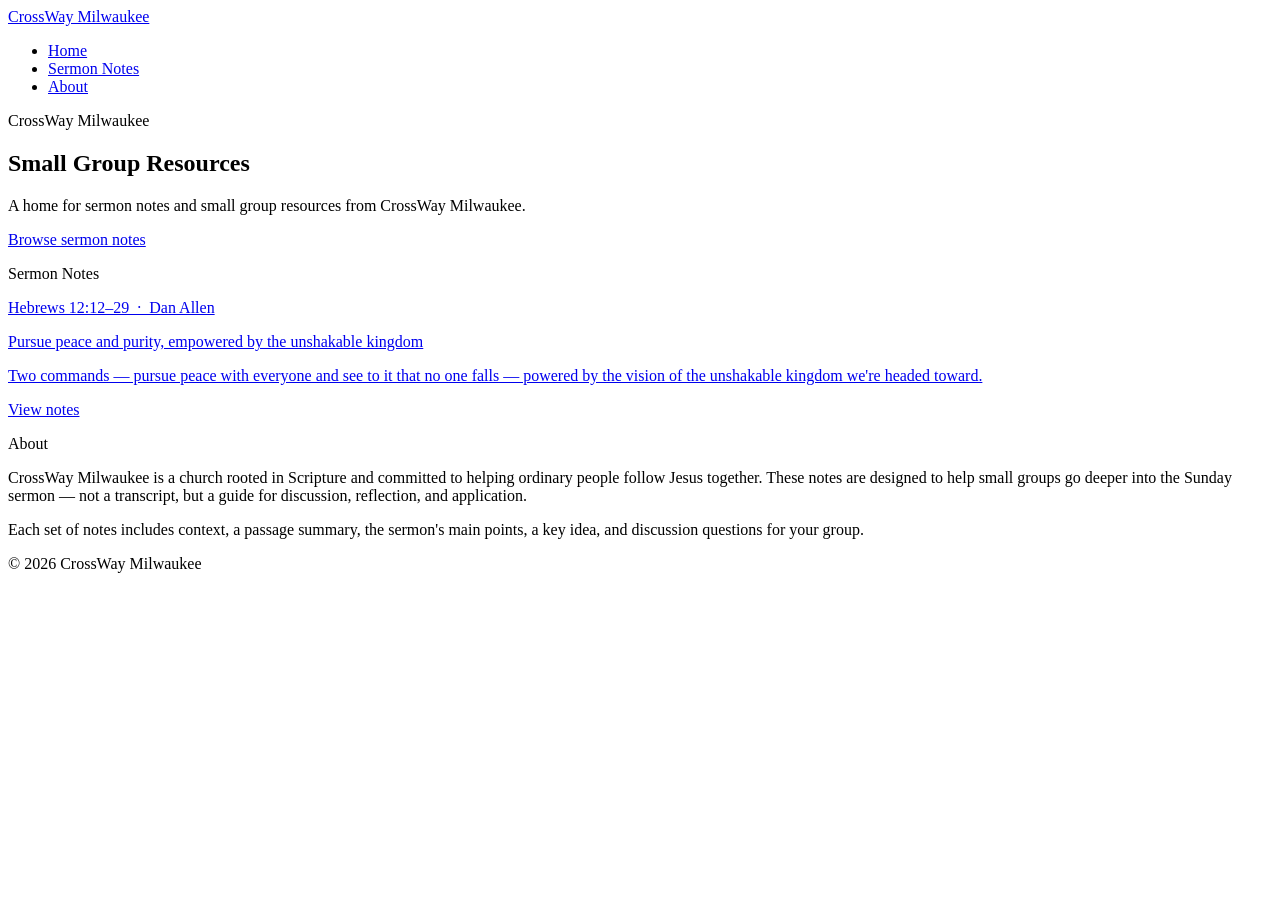
==== index.html @ fb468a9c "Create index.html" ====
<!DOCTYPE html>
<html lang="en">
<head>
  <meta charset="UTF-8" />
  <meta name="viewport" content="width=device-width, initial-scale=1.0" />
  <title>CrossWay Milwaukee — Small Group Resources</title>
  <meta name="description" content="A home for sermon notes and small group resources from CrossWay Milwaukee." />
  <link rel="preconnect" href="https://fonts.googleapis.com" />
  <link rel="preconnect" href="https://fonts.gstatic.com" crossorigin />
  <link href="https://fonts.googleapis.com/css2?family=Inter:wght@400;500;600;700&display=swap" rel="stylesheet" />
  <link rel="stylesheet" href="assets/css/style.css" />
</head>
<body>
  <nav>
    <div class="nav-inner">
      <a href="index.html" class="nav-logo">
        <img src="assets/img/logo.png" alt="CrossWay Milwaukee" onerror="this.style.display='none'" />
        <span class="nav-logo-text">CrossWay Milwaukee</span>
      </a>
      <ul class="nav-links">
        <li><a href="index.html" class="active">Home</a></li>
        <li><a href="#notes">Sermon Notes</a></li>
        <li><a href="#about">About</a></li>
      </ul>
    </div>
  </nav>
  <section class="hero">
    <div class="hero-inner">
      <p class="hero-eyebrow">CrossWay Milwaukee</p>
      <h1 class="hero-title">Small Group Resources</h1>
      <p class="hero-desc">A home for sermon notes and small group resources from CrossWay Milwaukee.</p>
      <a href="#notes" class="btn">Browse sermon notes</a>
    </div>
  </section>
  <section class="page" id="notes">
    <div class="container-wide">
      <p class="section-label">Sermon Notes</p>
      <div class="notes-grid">
        <a href="notes/hebrews-12/index.html" class="note-card">
          <p class="note-card-meta">Hebrews 12:12–29 &nbsp;·&nbsp; Dan Allen</p>
          <p class="note-card-title">Pursue peace and purity, empowered by the unshakable kingdom</p>
          <p class="note-card-summary">Two commands — pursue peace with everyone and see to it that no one falls — powered by the vision of the unshakable kingdom we're headed toward.</p>
          <span class="note-card-link">View notes</span>
        </a>
      </div>
    </div>
  </section>
  <section class="page" id="about" style="padding-top: 0;">
    <div class="container-wide">
      <p class="section-label">About</p>
      <div class="about-block">
        <p>CrossWay Milwaukee is a church rooted in Scripture and committed to helping ordinary people follow Jesus together. These notes are designed to help small groups go deeper into the Sunday sermon — not a transcript, but a guide for discussion, reflection, and application.</p>
        <p>Each set of notes includes context, a passage summary, the sermon's main points, a key idea, and discussion questions for your group.</p>
      </div>
    </div>
  </section>
  <footer>
    <p>© <span id="year"></span> CrossWay Milwaukee</p>
  </footer>
  <script>
    document.getElementById('year').textContent = new Date().getFullYear();
  </script>
</body>
</html>
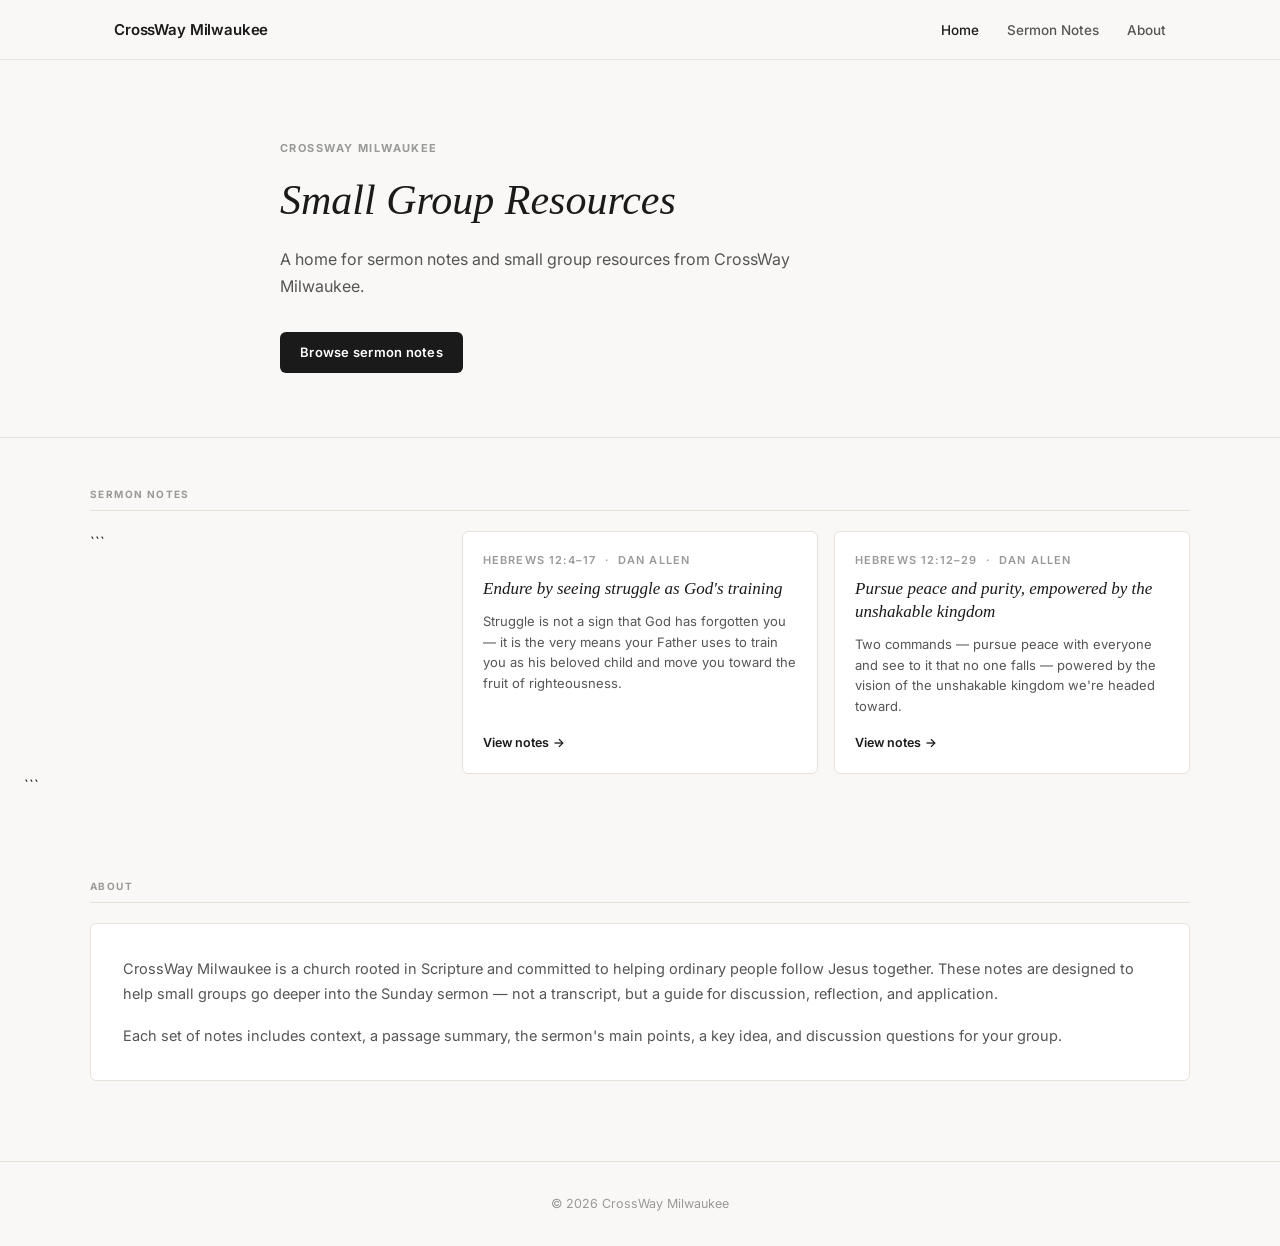
==== commit 1925aeca: "Update index.html" ====
--- a/index.html
+++ b/index.html
@@ -1,4 +1,5 @@
 <!DOCTYPE html>
+
 <html lang="en">
 <head>
   <meta charset="UTF-8" />
@@ -11,6 +12,9 @@
   <link rel="stylesheet" href="assets/css/style.css" />
 </head>
 <body>
+
+  <!-- Nav -->
+
   <nav>
     <div class="nav-inner">
       <a href="index.html" class="nav-logo">
@@ -24,6 +28,9 @@
       </ul>
     </div>
   </nav>
+
+  <!-- Hero -->
+
   <section class="hero">
     <div class="hero-inner">
       <p class="hero-eyebrow">CrossWay Milwaukee</p>
@@ -32,19 +39,39 @@
       <a href="#notes" class="btn">Browse sermon notes</a>
     </div>
   </section>
+
+  <!-- Sermon Notes -->
+
   <section class="page" id="notes">
     <div class="container-wide">
       <p class="section-label">Sermon Notes</p>
       <div class="notes-grid">
-        <a href="notes/hebrews-12/index.html" class="note-card">
-          <p class="note-card-meta">Hebrews 12:12–29 &nbsp;·&nbsp; Dan Allen</p>
-          <p class="note-card-title">Pursue peace and purity, empowered by the unshakable kingdom</p>
-          <p class="note-card-summary">Two commands — pursue peace with everyone and see to it that no one falls — powered by the vision of the unshakable kingdom we're headed toward.</p>
-          <span class="note-card-link">View notes</span>
-        </a>
-      </div>
-    </div>
+
+```
+    <a href="notes/hebrews-12/4-17/index.html" class="note-card">
+      <p class="note-card-meta">Hebrews 12:4–17 &nbsp;·&nbsp; Dan Allen</p>
+      <p class="note-card-title">Endure by seeing struggle as God's training</p>
+      <p class="note-card-summary">Struggle is not a sign that God has forgotten you — it is the very means your Father uses to train you as his beloved child and move you toward the fruit of righteousness.</p>
+      <span class="note-card-link">View notes</span>
+    </a>
+
+    <a href="notes/hebrews-12/12-29/index.html" class="note-card">
+      <p class="note-card-meta">Hebrews 12:12–29 &nbsp;·&nbsp; Dan Allen</p>
+      <p class="note-card-title">Pursue peace and purity, empowered by the unshakable kingdom</p>
+      <p class="note-card-summary">Two commands — pursue peace with everyone and see to it that no one falls — powered by the vision of the unshakable kingdom we're headed toward.</p>
+      <span class="note-card-link">View notes</span>
+    </a>
+
+    <!-- Future notes go here — duplicate the card above and update the content -->
+
+  </div>
+</div>
+```
+
   </section>
+
+  <!-- About -->
+
   <section class="page" id="about" style="padding-top: 0;">
     <div class="container-wide">
       <p class="section-label">About</p>
@@ -54,11 +81,16 @@
       </div>
     </div>
   </section>
+
+  <!-- Footer -->
+
   <footer>
     <p>© <span id="year"></span> CrossWay Milwaukee</p>
   </footer>
+
   <script>
     document.getElementById('year').textContent = new Date().getFullYear();
   </script>
+
 </body>
-</html>
+</html>
--- a/assets/css/style.css
+++ b/assets/css/style.css
@@ -0,0 +1,127 @@
+*, *::before, *::after { box-sizing: border-box; margin: 0; padding: 0; }
+
+:root {
+  --bg: #f9f8f6;
+  --surface: #ffffff;
+  --border: #e6e2da;
+  --text-primary: #1a1a1a;
+  --text-secondary: #555;
+  --text-tertiary: #999;
+  --accent: #1a1a1a;
+  --accent-light: #f2f0eb;
+  --font-sans: 'Inter', 'Helvetica Neue', Helvetica, Arial, sans-serif;
+  --font-serif: 'Georgia', 'Times New Roman', serif;
+  --radius: 6px;
+  --max-width: 720px;
+  --nav-height: 60px;
+}
+
+html { scroll-behavior: smooth; }
+
+body {
+  background: var(--bg);
+  color: var(--text-primary);
+  font-family: var(--font-sans);
+  font-size: 15px;
+  line-height: 1.6;
+  -webkit-font-smoothing: antialiased;
+}
+
+a { color: inherit; text-decoration: none; }
+img { display: block; max-width: 100%; }
+
+nav {
+  position: sticky;
+  top: 0;
+  z-index: 100;
+  background: rgba(249, 248, 246, 0.92);
+  backdrop-filter: blur(8px);
+  border-bottom: 1px solid var(--border);
+  height: var(--nav-height);
+  display: flex;
+  align-items: center;
+}
+
+.nav-inner {
+  max-width: 1100px;
+  margin: 0 auto;
+  padding: 0 1.5rem;
+  width: 100%;
+  display: flex;
+  align-items: center;
+  justify-content: space-between;
+}
+
+.nav-logo { display: flex; align-items: center; gap: 10px; }
+.nav-logo img { height: 32px; width: auto; }
+.nav-logo-text { font-size: 15px; font-weight: 600; letter-spacing: -0.01em; color: var(--text-primary); }
+
+.nav-links { display: flex; gap: 28px; list-style: none; }
+.nav-links a { font-size: 13.5px; color: var(--text-secondary); font-weight: 500; transition: color 0.15s; }
+.nav-links a:hover, .nav-links a.active { color: var(--text-primary); }
+
+.page { padding: 3rem 1.5rem 5rem; }
+.container { max-width: var(--max-width); margin: 0 auto; }
+.container-wide { max-width: 1100px; margin: 0 auto; }
+
+.hero { padding: 5rem 1.5rem 4rem; border-bottom: 1px solid var(--border); }
+.hero-inner { max-width: var(--max-width); margin: 0 auto; }
+.hero-eyebrow { font-size: 11px; font-weight: 700; letter-spacing: 0.13em; text-transform: uppercase; color: var(--text-tertiary); margin-bottom: 1rem; }
+.hero-title { font-family: var(--font-serif); font-size: clamp(30px, 5vw, 42px); font-weight: 400; font-style: italic; line-height: 1.25; color: var(--text-primary); margin-bottom: 1.25rem; }
+.hero-desc { font-size: 16px; color: var(--text-secondary); max-width: 520px; line-height: 1.7; margin-bottom: 2rem; }
+
+.btn { display: inline-flex; align-items: center; gap: 6px; background: var(--text-primary); color: #fff; font-size: 13px; font-weight: 600; letter-spacing: 0.02em; padding: 10px 20px; border-radius: var(--radius); transition: opacity 0.15s; }
+.btn:hover { opacity: 0.85; }
+
+.section-label { font-size: 10px; font-weight: 700; letter-spacing: 0.14em; text-transform: uppercase; color: var(--text-tertiary); border-bottom: 1px solid var(--border); padding-bottom: 8px; margin-bottom: 1.25rem; }
+
+.notes-grid { display: grid; grid-template-columns: repeat(auto-fill, minmax(300px, 1fr)); gap: 16px; margin-top: 1rem; }
+
+.note-card { background: var(--surface); border: 1px solid var(--border); border-radius: var(--radius); padding: 1.25rem; transition: box-shadow 0.15s, transform 0.15s; display: flex; flex-direction: column; }
+.note-card:hover { box-shadow: 0 4px 20px rgba(0,0,0,0.07); transform: translateY(-2px); }
+.note-card-meta { font-size: 11px; font-weight: 600; letter-spacing: 0.1em; text-transform: uppercase; color: var(--text-tertiary); margin-bottom: 8px; }
+.note-card-title { font-family: var(--font-serif); font-size: 17px; font-style: italic; font-weight: 400; color: var(--text-primary); line-height: 1.35; margin-bottom: 10px; }
+.note-card-summary { font-size: 13px; color: var(--text-secondary); line-height: 1.6; flex: 1; margin-bottom: 1rem; }
+.note-card-link { font-size: 12.5px; font-weight: 600; color: var(--text-primary); display: inline-flex; align-items: center; gap: 4px; }
+.note-card-link::after { content: "→"; }
+
+.about-block { background: var(--surface); border: 1px solid var(--border); border-radius: var(--radius); padding: 2rem; margin-top: 1rem; }
+.about-block p { font-size: 14.5px; color: var(--text-secondary); line-height: 1.75; margin-bottom: 1rem; }
+.about-block p:last-child { margin-bottom: 0; }
+
+.notes-header { border-bottom: 2px solid var(--text-primary); padding-bottom: 1.25rem; margin-bottom: 2rem; }
+.notes-eyebrow { font-size: 10px; font-weight: 700; letter-spacing: 0.13em; text-transform: uppercase; color: var(--text-tertiary); margin-bottom: 10px; }
+.notes-title { font-family: var(--font-serif); font-size: 26px; font-weight: 400; font-style: italic; color: var(--text-primary); margin-bottom: 12px; line-height: 1.3; }
+.notes-meta { display: flex; flex-wrap: wrap; gap: 6px 14px; font-size: 13px; color: var(--text-secondary); }
+.notes-meta-dot { color: #ccc; }
+
+.bullet-list { padding-left: 1.1rem; }
+.bullet-list li { font-size: 13.5px; color: var(--text-secondary); line-height: 1.65; margin-bottom: 5px; }
+
+.point-card { background: var(--surface); border: 1px solid var(--border); border-radius: var(--radius); padding: 1rem 1.25rem; margin-bottom: 10px; }
+.point-heading { font-size: 14px; font-weight: 600; color: var(--text-primary); margin-bottom: 5px; letter-spacing: 0.01em; }
+.point-summary { font-family: var(--font-serif); font-size: 13px; font-style: italic; color: var(--text-secondary); line-height: 1.55; margin-bottom: 10px; }
+.sub-list { padding-left: 1rem; }
+.sub-list li { font-size: 12.5px; color: var(--text-secondary); line-height: 1.65; margin-bottom: 4px; }
+
+.key-idea-block { background: var(--text-primary); border-radius: var(--radius); padding: 1.1rem 1.25rem; margin-bottom: 2rem; }
+.key-idea-block .section-label { color: #666; border-color: #333; }
+.key-idea-block p { font-family: var(--font-serif); font-style: italic; font-size: 15px; color: #f9f8f6; margin: 0; line-height: 1.65; }
+
+.q-item { display: flex; gap: 12px; margin-bottom: 12px; align-items: flex-start; }
+.q-num { min-width: 24px; height: 24px; border-radius: 50%; background: var(--surface); border: 1px solid var(--border); font-size: 11px; font-weight: 700; color: var(--text-tertiary); display: flex; align-items: center; justify-content: center; flex-shrink: 0; margin-top: 1px; }
+.q-text { font-size: 13.5px; color: var(--text-secondary); line-height: 1.65; }
+
+.section-block { margin-bottom: 1.75rem; }
+
+footer { border-top: 1px solid var(--border); padding: 2rem 1.5rem; text-align: center; font-size: 12.5px; color: var(--text-tertiary); }
+
+.back-link { display: inline-flex; align-items: center; gap: 6px; font-size: 13px; font-weight: 500; color: var(--text-secondary); margin-bottom: 2rem; transition: color 0.15s; }
+.back-link:hover { color: var(--text-primary); }
+.back-link::before { content: "←"; }
+
+@media (max-width: 600px) {
+  .nav-links { gap: 16px; }
+  .hero { padding: 3rem 1.5rem 2.5rem; }
+  .notes-grid { grid-template-columns: 1fr; }
+}
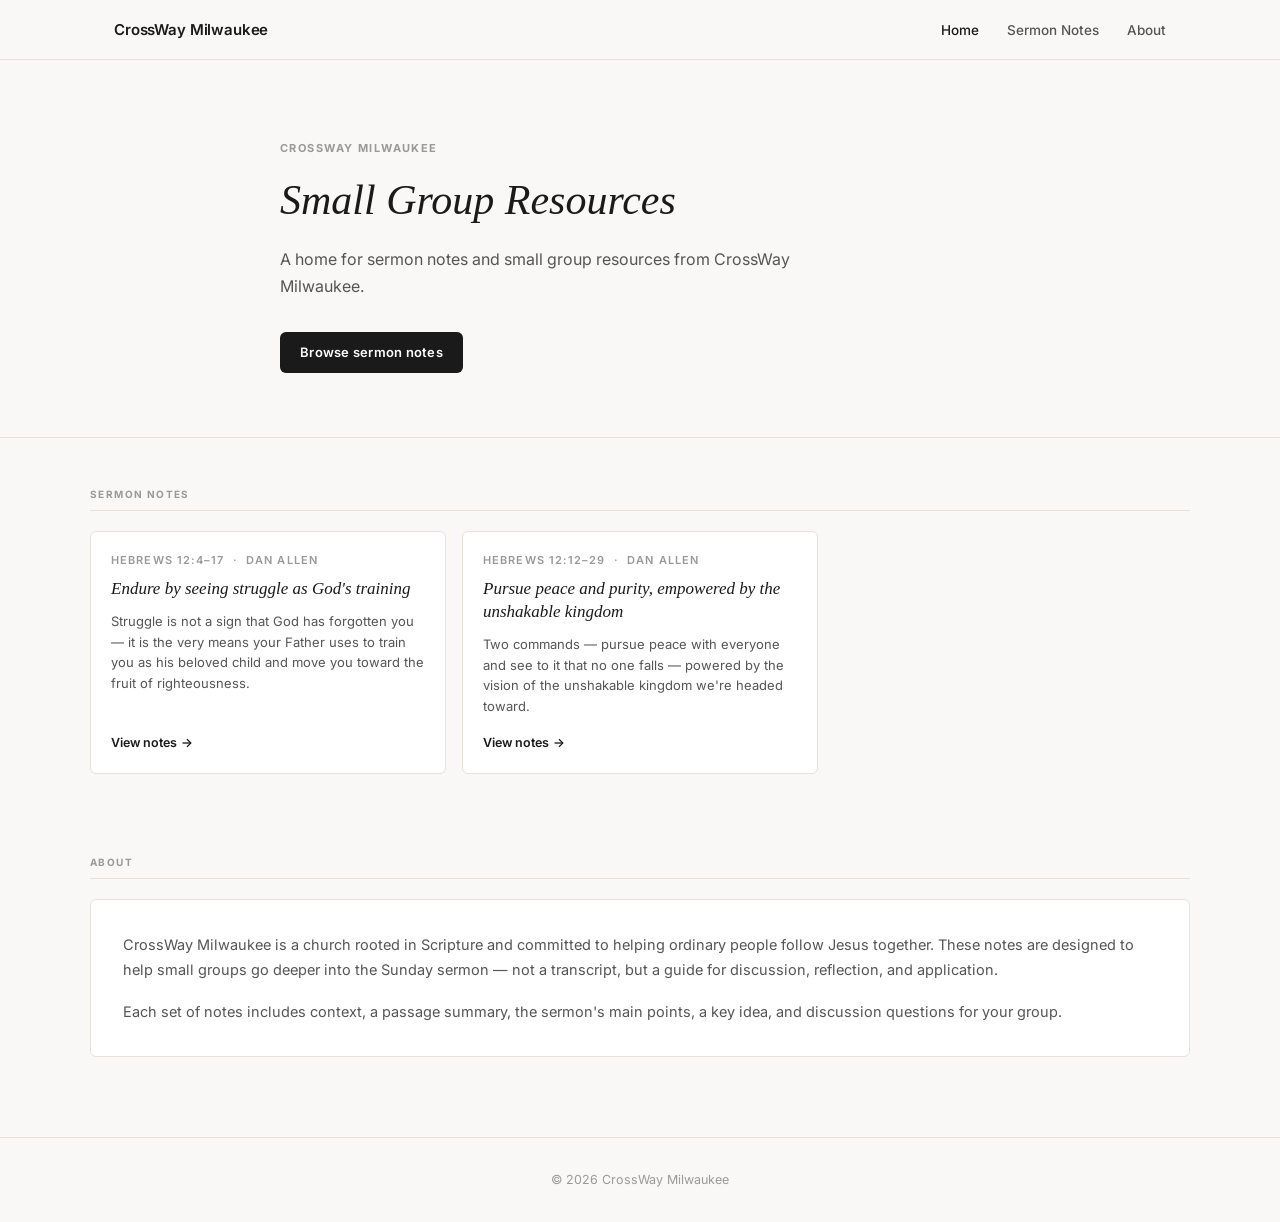
==== commit 435e17b7: "Update index.html" ====
--- a/index.html
+++ b/index.html
@@ -47,7 +47,7 @@
       <p class="section-label">Sermon Notes</p>
       <div class="notes-grid">
 
-```
+
     <a href="notes/hebrews-12/4-17/index.html" class="note-card">
       <p class="note-card-meta">Hebrews 12:4–17 &nbsp;·&nbsp; Dan Allen</p>
       <p class="note-card-title">Endure by seeing struggle as God's training</p>
@@ -66,7 +66,7 @@
 
   </div>
 </div>
-```
+
 
   </section>
 
--- a/assets/css/style.css
+++ b/assets/css/style.css
@@ -1,3 +1,4 @@
+/* ── Reset & Base ── */
 *, *::before, *::after { box-sizing: border-box; margin: 0; padding: 0; }
 
 :root {
@@ -30,6 +31,7 @@
 a { color: inherit; text-decoration: none; }
 img { display: block; max-width: 100%; }
 
+/* ── Nav ── */
 nav {
   position: sticky;
   top: 0;
@@ -52,74 +54,382 @@
   justify-content: space-between;
 }
 
-.nav-logo { display: flex; align-items: center; gap: 10px; }
-.nav-logo img { height: 32px; width: auto; }
-.nav-logo-text { font-size: 15px; font-weight: 600; letter-spacing: -0.01em; color: var(--text-primary); }
-
-.nav-links { display: flex; gap: 28px; list-style: none; }
-.nav-links a { font-size: 13.5px; color: var(--text-secondary); font-weight: 500; transition: color 0.15s; }
-.nav-links a:hover, .nav-links a.active { color: var(--text-primary); }
-
+.nav-logo {
+  display: flex;
+  align-items: center;
+  gap: 10px;
+}
+
+.nav-logo img {
+  height: 32px;
+  width: auto;
+}
+
+.nav-logo-text {
+  font-size: 15px;
+  font-weight: 600;
+  letter-spacing: -0.01em;
+  color: var(--text-primary);
+}
+
+.nav-links {
+  display: flex;
+  gap: 28px;
+  list-style: none;
+}
+
+.nav-links a {
+  font-size: 13.5px;
+  color: var(--text-secondary);
+  font-weight: 500;
+  transition: color 0.15s;
+}
+
+.nav-links a:hover,
+.nav-links a.active { color: var(--text-primary); }
+
+/* ── Page wrapper ── */
 .page { padding: 3rem 1.5rem 5rem; }
 .container { max-width: var(--max-width); margin: 0 auto; }
 .container-wide { max-width: 1100px; margin: 0 auto; }
 
-.hero { padding: 5rem 1.5rem 4rem; border-bottom: 1px solid var(--border); }
-.hero-inner { max-width: var(--max-width); margin: 0 auto; }
-.hero-eyebrow { font-size: 11px; font-weight: 700; letter-spacing: 0.13em; text-transform: uppercase; color: var(--text-tertiary); margin-bottom: 1rem; }
-.hero-title { font-family: var(--font-serif); font-size: clamp(30px, 5vw, 42px); font-weight: 400; font-style: italic; line-height: 1.25; color: var(--text-primary); margin-bottom: 1.25rem; }
-.hero-desc { font-size: 16px; color: var(--text-secondary); max-width: 520px; line-height: 1.7; margin-bottom: 2rem; }
-
-.btn { display: inline-flex; align-items: center; gap: 6px; background: var(--text-primary); color: #fff; font-size: 13px; font-weight: 600; letter-spacing: 0.02em; padding: 10px 20px; border-radius: var(--radius); transition: opacity 0.15s; }
+/* ── Hero (Home) ── */
+.hero {
+  padding: 5rem 1.5rem 4rem;
+  border-bottom: 1px solid var(--border);
+}
+
+.hero-inner {
+  max-width: var(--max-width);
+  margin: 0 auto;
+}
+
+.hero-eyebrow {
+  font-size: 11px;
+  font-weight: 700;
+  letter-spacing: 0.13em;
+  text-transform: uppercase;
+  color: var(--text-tertiary);
+  margin-bottom: 1rem;
+}
+
+.hero-title {
+  font-family: var(--font-serif);
+  font-size: clamp(30px, 5vw, 42px);
+  font-weight: 400;
+  font-style: italic;
+  line-height: 1.25;
+  color: var(--text-primary);
+  margin-bottom: 1.25rem;
+}
+
+.hero-desc {
+  font-size: 16px;
+  color: var(--text-secondary);
+  max-width: 520px;
+  line-height: 1.7;
+  margin-bottom: 2rem;
+}
+
+.btn {
+  display: inline-flex;
+  align-items: center;
+  gap: 6px;
+  background: var(--text-primary);
+  color: #fff;
+  font-size: 13px;
+  font-weight: 600;
+  letter-spacing: 0.02em;
+  padding: 10px 20px;
+  border-radius: var(--radius);
+  transition: opacity 0.15s;
+}
 .btn:hover { opacity: 0.85; }
 
-.section-label { font-size: 10px; font-weight: 700; letter-spacing: 0.14em; text-transform: uppercase; color: var(--text-tertiary); border-bottom: 1px solid var(--border); padding-bottom: 8px; margin-bottom: 1.25rem; }
-
-.notes-grid { display: grid; grid-template-columns: repeat(auto-fill, minmax(300px, 1fr)); gap: 16px; margin-top: 1rem; }
-
-.note-card { background: var(--surface); border: 1px solid var(--border); border-radius: var(--radius); padding: 1.25rem; transition: box-shadow 0.15s, transform 0.15s; display: flex; flex-direction: column; }
-.note-card:hover { box-shadow: 0 4px 20px rgba(0,0,0,0.07); transform: translateY(-2px); }
-.note-card-meta { font-size: 11px; font-weight: 600; letter-spacing: 0.1em; text-transform: uppercase; color: var(--text-tertiary); margin-bottom: 8px; }
-.note-card-title { font-family: var(--font-serif); font-size: 17px; font-style: italic; font-weight: 400; color: var(--text-primary); line-height: 1.35; margin-bottom: 10px; }
-.note-card-summary { font-size: 13px; color: var(--text-secondary); line-height: 1.6; flex: 1; margin-bottom: 1rem; }
-.note-card-link { font-size: 12.5px; font-weight: 600; color: var(--text-primary); display: inline-flex; align-items: center; gap: 4px; }
+.btn-outline {
+  background: transparent;
+  color: var(--text-primary);
+  border: 1px solid var(--border);
+}
+.btn-outline:hover { background: var(--accent-light); opacity: 1; }
+
+/* ── Section label ── */
+.section-label {
+  font-size: 10px;
+  font-weight: 700;
+  letter-spacing: 0.14em;
+  text-transform: uppercase;
+  color: var(--text-tertiary);
+  border-bottom: 1px solid var(--border);
+  padding-bottom: 8px;
+  margin-bottom: 1.25rem;
+}
+
+/* ── Notes grid (home) ── */
+.notes-grid {
+  display: grid;
+  grid-template-columns: repeat(auto-fill, minmax(300px, 1fr));
+  gap: 16px;
+  margin-top: 1rem;
+}
+
+.note-card {
+  background: var(--surface);
+  border: 1px solid var(--border);
+  border-radius: var(--radius);
+  padding: 1.25rem;
+  transition: box-shadow 0.15s, transform 0.15s;
+  display: flex;
+  flex-direction: column;
+}
+
+.note-card:hover {
+  box-shadow: 0 4px 20px rgba(0,0,0,0.07);
+  transform: translateY(-2px);
+}
+
+.note-card-meta {
+  font-size: 11px;
+  font-weight: 600;
+  letter-spacing: 0.1em;
+  text-transform: uppercase;
+  color: var(--text-tertiary);
+  margin-bottom: 8px;
+}
+
+.note-card-title {
+  font-family: var(--font-serif);
+  font-size: 17px;
+  font-style: italic;
+  font-weight: 400;
+  color: var(--text-primary);
+  line-height: 1.35;
+  margin-bottom: 10px;
+}
+
+.note-card-summary {
+  font-size: 13px;
+  color: var(--text-secondary);
+  line-height: 1.6;
+  flex: 1;
+  margin-bottom: 1rem;
+}
+
+.note-card-link {
+  font-size: 12.5px;
+  font-weight: 600;
+  color: var(--text-primary);
+  display: inline-flex;
+  align-items: center;
+  gap: 4px;
+}
+
 .note-card-link::after { content: "→"; }
 
-.about-block { background: var(--surface); border: 1px solid var(--border); border-radius: var(--radius); padding: 2rem; margin-top: 1rem; }
-.about-block p { font-size: 14.5px; color: var(--text-secondary); line-height: 1.75; margin-bottom: 1rem; }
+/* ── About section ── */
+.about-block {
+  background: var(--surface);
+  border: 1px solid var(--border);
+  border-radius: var(--radius);
+  padding: 2rem;
+  margin-top: 1rem;
+}
+
+.about-block p {
+  font-size: 14.5px;
+  color: var(--text-secondary);
+  line-height: 1.75;
+  margin-bottom: 1rem;
+}
+
 .about-block p:last-child { margin-bottom: 0; }
 
-.notes-header { border-bottom: 2px solid var(--text-primary); padding-bottom: 1.25rem; margin-bottom: 2rem; }
-.notes-eyebrow { font-size: 10px; font-weight: 700; letter-spacing: 0.13em; text-transform: uppercase; color: var(--text-tertiary); margin-bottom: 10px; }
-.notes-title { font-family: var(--font-serif); font-size: 26px; font-weight: 400; font-style: italic; color: var(--text-primary); margin-bottom: 12px; line-height: 1.3; }
-.notes-meta { display: flex; flex-wrap: wrap; gap: 6px 14px; font-size: 13px; color: var(--text-secondary); }
+/* ── Sermon notes page ── */
+.notes-header {
+  border-bottom: 2px solid var(--text-primary);
+  padding-bottom: 1.25rem;
+  margin-bottom: 2rem;
+}
+
+.notes-eyebrow {
+  font-size: 10px;
+  font-weight: 700;
+  letter-spacing: 0.13em;
+  text-transform: uppercase;
+  color: var(--text-tertiary);
+  margin-bottom: 10px;
+}
+
+.notes-title {
+  font-family: var(--font-serif);
+  font-size: 26px;
+  font-weight: 400;
+  font-style: italic;
+  color: var(--text-primary);
+  margin-bottom: 12px;
+  line-height: 1.3;
+}
+
+.notes-meta {
+  display: flex;
+  flex-wrap: wrap;
+  gap: 6px 14px;
+  font-size: 13px;
+  color: var(--text-secondary);
+}
+
 .notes-meta-dot { color: #ccc; }
 
+/* ── Scripture block ── */
+.scripture-block {
+  background: var(--accent-light);
+  border-left: 3px solid var(--text-primary);
+  border-radius: 0 var(--radius) var(--radius) 0;
+  padding: 1rem 1.25rem;
+  margin-top: 4px;
+}
+
+.scripture-text {
+  font-family: var(--font-serif);
+  font-size: 14px;
+  font-style: italic;
+  color: var(--text-primary);
+  line-height: 1.85;
+  margin-bottom: 0.85rem;
+}
+
+.scripture-text:last-child { margin-bottom: 0; }
+
+.verse-num {
+  font-size: 9px;
+  font-weight: 700;
+  font-style: normal;
+  font-family: var(--font-sans);
+  color: var(--text-tertiary);
+  vertical-align: super;
+  margin-right: 1px;
+}
+
+/* ── Bullets ── */
 .bullet-list { padding-left: 1.1rem; }
-.bullet-list li { font-size: 13.5px; color: var(--text-secondary); line-height: 1.65; margin-bottom: 5px; }
-
-.point-card { background: var(--surface); border: 1px solid var(--border); border-radius: var(--radius); padding: 1rem 1.25rem; margin-bottom: 10px; }
-.point-heading { font-size: 14px; font-weight: 600; color: var(--text-primary); margin-bottom: 5px; letter-spacing: 0.01em; }
-.point-summary { font-family: var(--font-serif); font-size: 13px; font-style: italic; color: var(--text-secondary); line-height: 1.55; margin-bottom: 10px; }
+.bullet-list li {
+  font-size: 13.5px;
+  color: var(--text-secondary);
+  line-height: 1.65;
+  margin-bottom: 5px;
+}
+
+/* ── Point cards ── */
+.point-card {
+  background: var(--surface);
+  border: 1px solid var(--border);
+  border-radius: var(--radius);
+  padding: 1rem 1.25rem;
+  margin-bottom: 10px;
+}
+
+.point-heading {
+  font-size: 14px;
+  font-weight: 600;
+  color: var(--text-primary);
+  margin-bottom: 5px;
+  letter-spacing: 0.01em;
+}
+
+.point-summary {
+  font-family: var(--font-serif);
+  font-size: 13px;
+  font-style: italic;
+  color: var(--text-secondary);
+  line-height: 1.55;
+  margin-bottom: 10px;
+}
+
 .sub-list { padding-left: 1rem; }
-.sub-list li { font-size: 12.5px; color: var(--text-secondary); line-height: 1.65; margin-bottom: 4px; }
-
-.key-idea-block { background: var(--text-primary); border-radius: var(--radius); padding: 1.1rem 1.25rem; margin-bottom: 2rem; }
+.sub-list li {
+  font-size: 12.5px;
+  color: var(--text-secondary);
+  line-height: 1.65;
+  margin-bottom: 4px;
+}
+
+/* ── Key idea ── */
+.key-idea-block {
+  background: var(--text-primary);
+  border-radius: var(--radius);
+  padding: 1.1rem 1.25rem;
+  margin-bottom: 2rem;
+}
+
 .key-idea-block .section-label { color: #666; border-color: #333; }
-.key-idea-block p { font-family: var(--font-serif); font-style: italic; font-size: 15px; color: #f9f8f6; margin: 0; line-height: 1.65; }
-
-.q-item { display: flex; gap: 12px; margin-bottom: 12px; align-items: flex-start; }
-.q-num { min-width: 24px; height: 24px; border-radius: 50%; background: var(--surface); border: 1px solid var(--border); font-size: 11px; font-weight: 700; color: var(--text-tertiary); display: flex; align-items: center; justify-content: center; flex-shrink: 0; margin-top: 1px; }
-.q-text { font-size: 13.5px; color: var(--text-secondary); line-height: 1.65; }
-
+
+.key-idea-block p {
+  font-family: var(--font-serif);
+  font-style: italic;
+  font-size: 15px;
+  color: #f9f8f6;
+  margin: 0;
+  line-height: 1.65;
+}
+
+/* ── Questions ── */
+.q-item {
+  display: flex;
+  gap: 12px;
+  margin-bottom: 12px;
+  align-items: flex-start;
+}
+
+.q-num {
+  min-width: 24px;
+  height: 24px;
+  border-radius: 50%;
+  background: var(--surface);
+  border: 1px solid var(--border);
+  font-size: 11px;
+  font-weight: 700;
+  color: var(--text-tertiary);
+  display: flex;
+  align-items: center;
+  justify-content: center;
+  flex-shrink: 0;
+  margin-top: 1px;
+}
+
+.q-text {
+  font-size: 13.5px;
+  color: var(--text-secondary);
+  line-height: 1.65;
+}
+
+/* ── Section blocks ── */
 .section-block { margin-bottom: 1.75rem; }
 
-footer { border-top: 1px solid var(--border); padding: 2rem 1.5rem; text-align: center; font-size: 12.5px; color: var(--text-tertiary); }
-
-.back-link { display: inline-flex; align-items: center; gap: 6px; font-size: 13px; font-weight: 500; color: var(--text-secondary); margin-bottom: 2rem; transition: color 0.15s; }
+/* ── Footer ── */
+footer {
+  border-top: 1px solid var(--border);
+  padding: 2rem 1.5rem;
+  text-align: center;
+  font-size: 12.5px;
+  color: var(--text-tertiary);
+}
+
+/* ── Back link ── */
+.back-link {
+  display: inline-flex;
+  align-items: center;
+  gap: 6px;
+  font-size: 13px;
+  font-weight: 500;
+  color: var(--text-secondary);
+  margin-bottom: 2rem;
+  transition: color 0.15s;
+}
+
 .back-link:hover { color: var(--text-primary); }
 .back-link::before { content: "←"; }
 
+/* ── Responsive ── */
 @media (max-width: 600px) {
   .nav-links { gap: 16px; }
   .hero { padding: 3rem 1.5rem 2.5rem; }
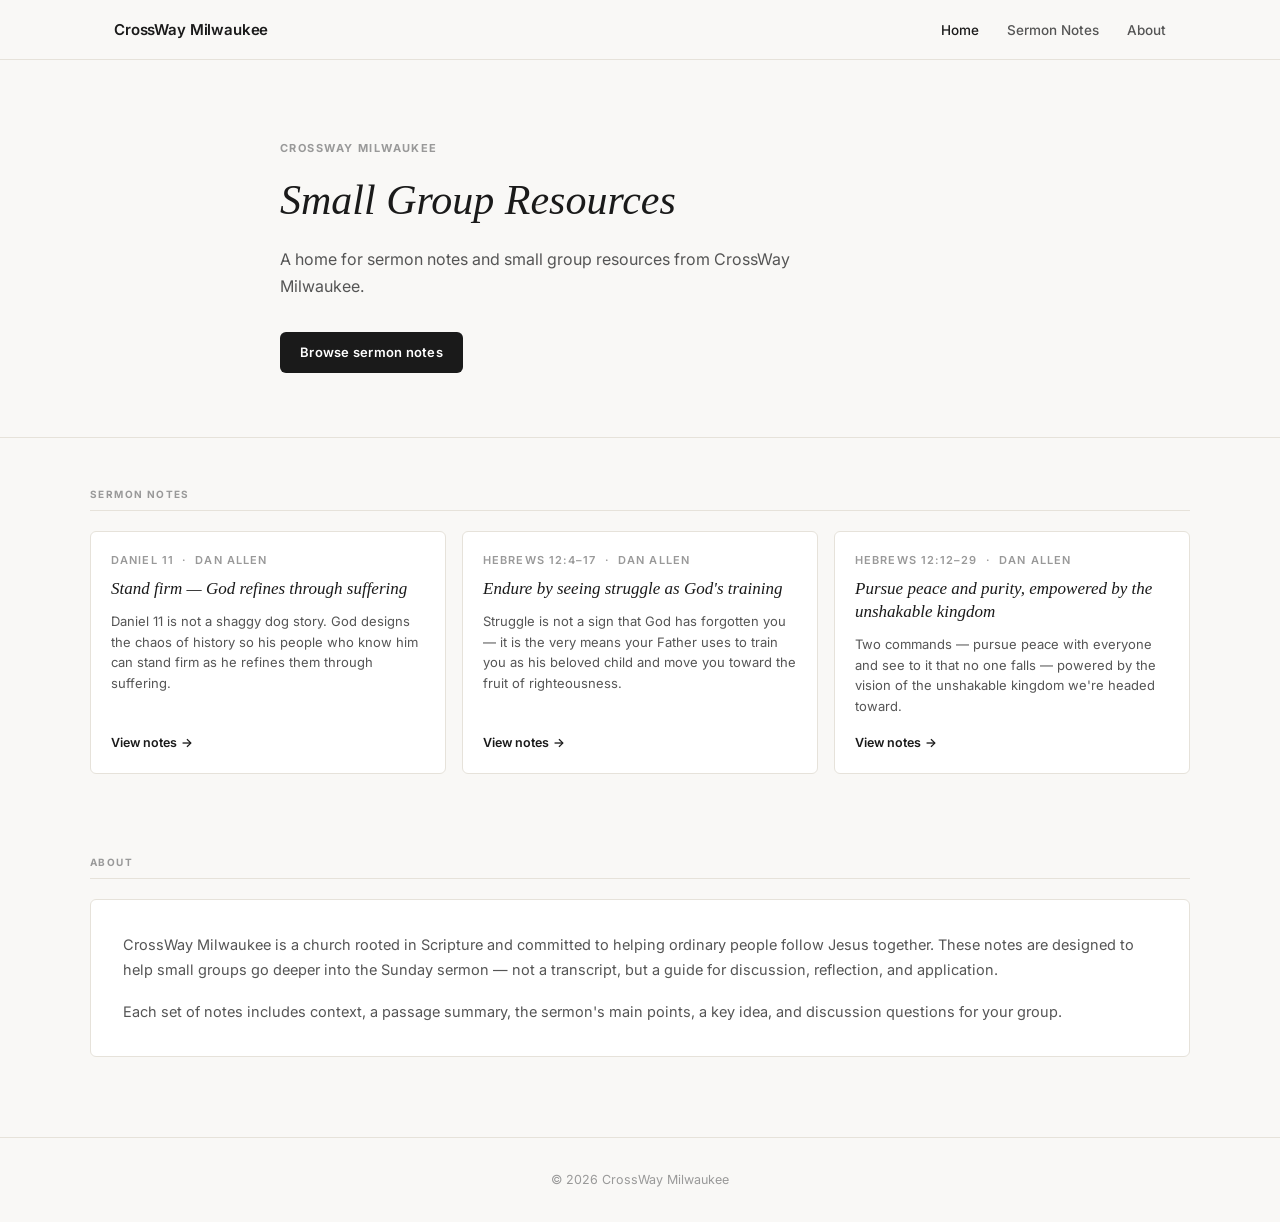
==== commit 9bdaa494: "Add Daniel 11 sermon notes (Dan Allen)." ====
--- a/index.html
+++ b/index.html
@@ -48,6 +48,14 @@
       <div class="notes-grid">
 
 
+
+    <a href="notes/daniel-11/index.html" class="note-card">
+      <p class="note-card-meta">Daniel 11 &nbsp;·&nbsp; Dan Allen</p>
+      <p class="note-card-title">Stand firm — God refines through suffering</p>
+      <p class="note-card-summary">Daniel 11 is not a shaggy dog story. God designs the chaos of history so his people who know him can stand firm as he refines them through suffering.</p>
+      <span class="note-card-link">View notes</span>
+    </a>
+
     <a href="notes/hebrews-12/4-17/index.html" class="note-card">
       <p class="note-card-meta">Hebrews 12:4–17 &nbsp;·&nbsp; Dan Allen</p>
       <p class="note-card-title">Endure by seeing struggle as God's training</p>
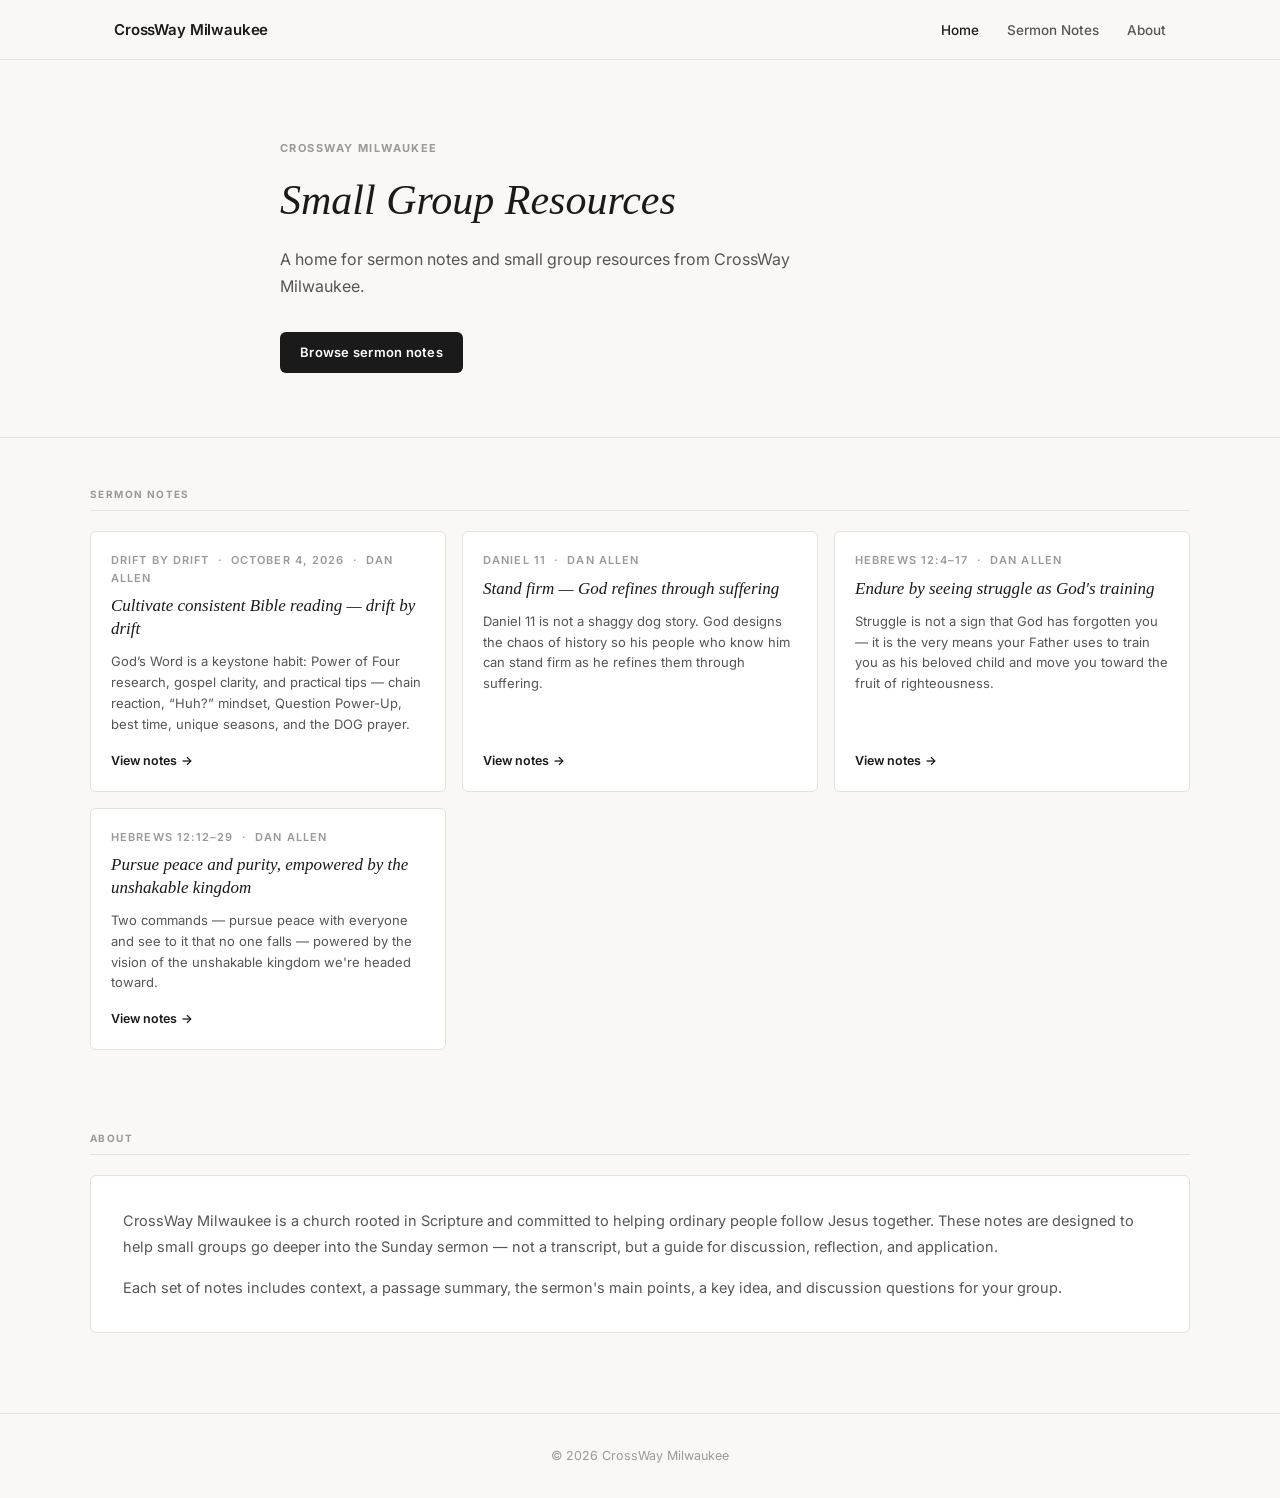
==== commit 6fc528d4: "Add Drift by Drift sermon notes for October 4, 2026. Clean ASR into small-group notes matching exist" ====
--- a/index.html
+++ b/index.html
@@ -47,7 +47,12 @@
       <p class="section-label">Sermon Notes</p>
       <div class="notes-grid">
 
-
+    <a href="notes/drift-by-drift/2026-10-04/index.html" class="note-card">
+      <p class="note-card-meta">Drift by Drift &nbsp;·&nbsp; October 4, 2026 &nbsp;·&nbsp; Dan Allen</p>
+      <p class="note-card-title">Cultivate consistent Bible reading — drift by drift</p>
+      <p class="note-card-summary">God’s Word is a keystone habit: Power of Four research, gospel clarity, and practical tips — chain reaction, “Huh?” mindset, Question Power-Up, best time, unique seasons, and the DOG prayer.</p>
+      <span class="note-card-link">View notes</span>
+    </a>
 
     <a href="notes/daniel-11/index.html" class="note-card">
       <p class="note-card-meta">Daniel 11 &nbsp;·&nbsp; Dan Allen</p>
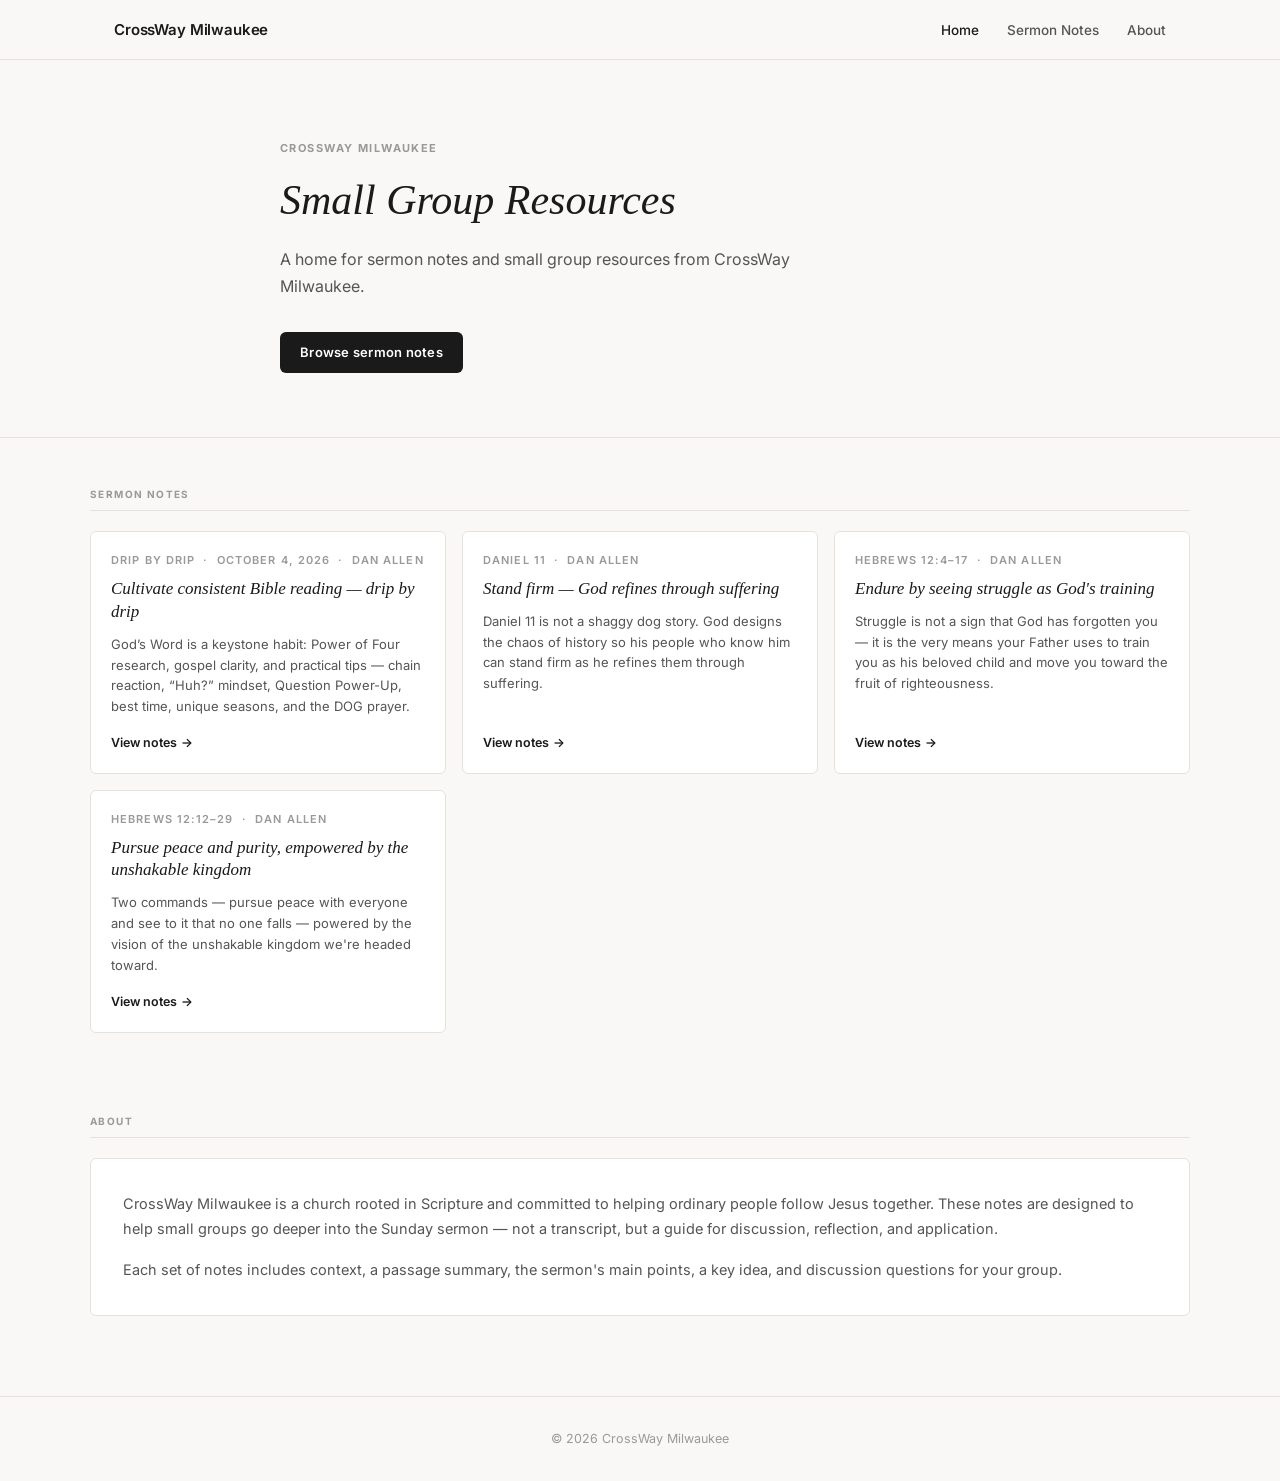
==== commit 82c5a10c: "Fix series name: drip by drip (not drift). Rename notes path to drip-by-drift and update all user-fa" ====
--- a/index.html
+++ b/index.html
@@ -47,9 +47,9 @@
       <p class="section-label">Sermon Notes</p>
       <div class="notes-grid">
 
-    <a href="notes/drift-by-drift/2026-10-04/index.html" class="note-card">
-      <p class="note-card-meta">Drift by Drift &nbsp;·&nbsp; October 4, 2026 &nbsp;·&nbsp; Dan Allen</p>
-      <p class="note-card-title">Cultivate consistent Bible reading — drift by drift</p>
+    <a href="notes/drip-by-drift/2026-10-04/index.html" class="note-card">
+      <p class="note-card-meta">Drip by Drip &nbsp;·&nbsp; October 4, 2026 &nbsp;·&nbsp; Dan Allen</p>
+      <p class="note-card-title">Cultivate consistent Bible reading — drip by drip</p>
       <p class="note-card-summary">God’s Word is a keystone habit: Power of Four research, gospel clarity, and practical tips — chain reaction, “Huh?” mindset, Question Power-Up, best time, unique seasons, and the DOG prayer.</p>
       <span class="note-card-link">View notes</span>
     </a>
